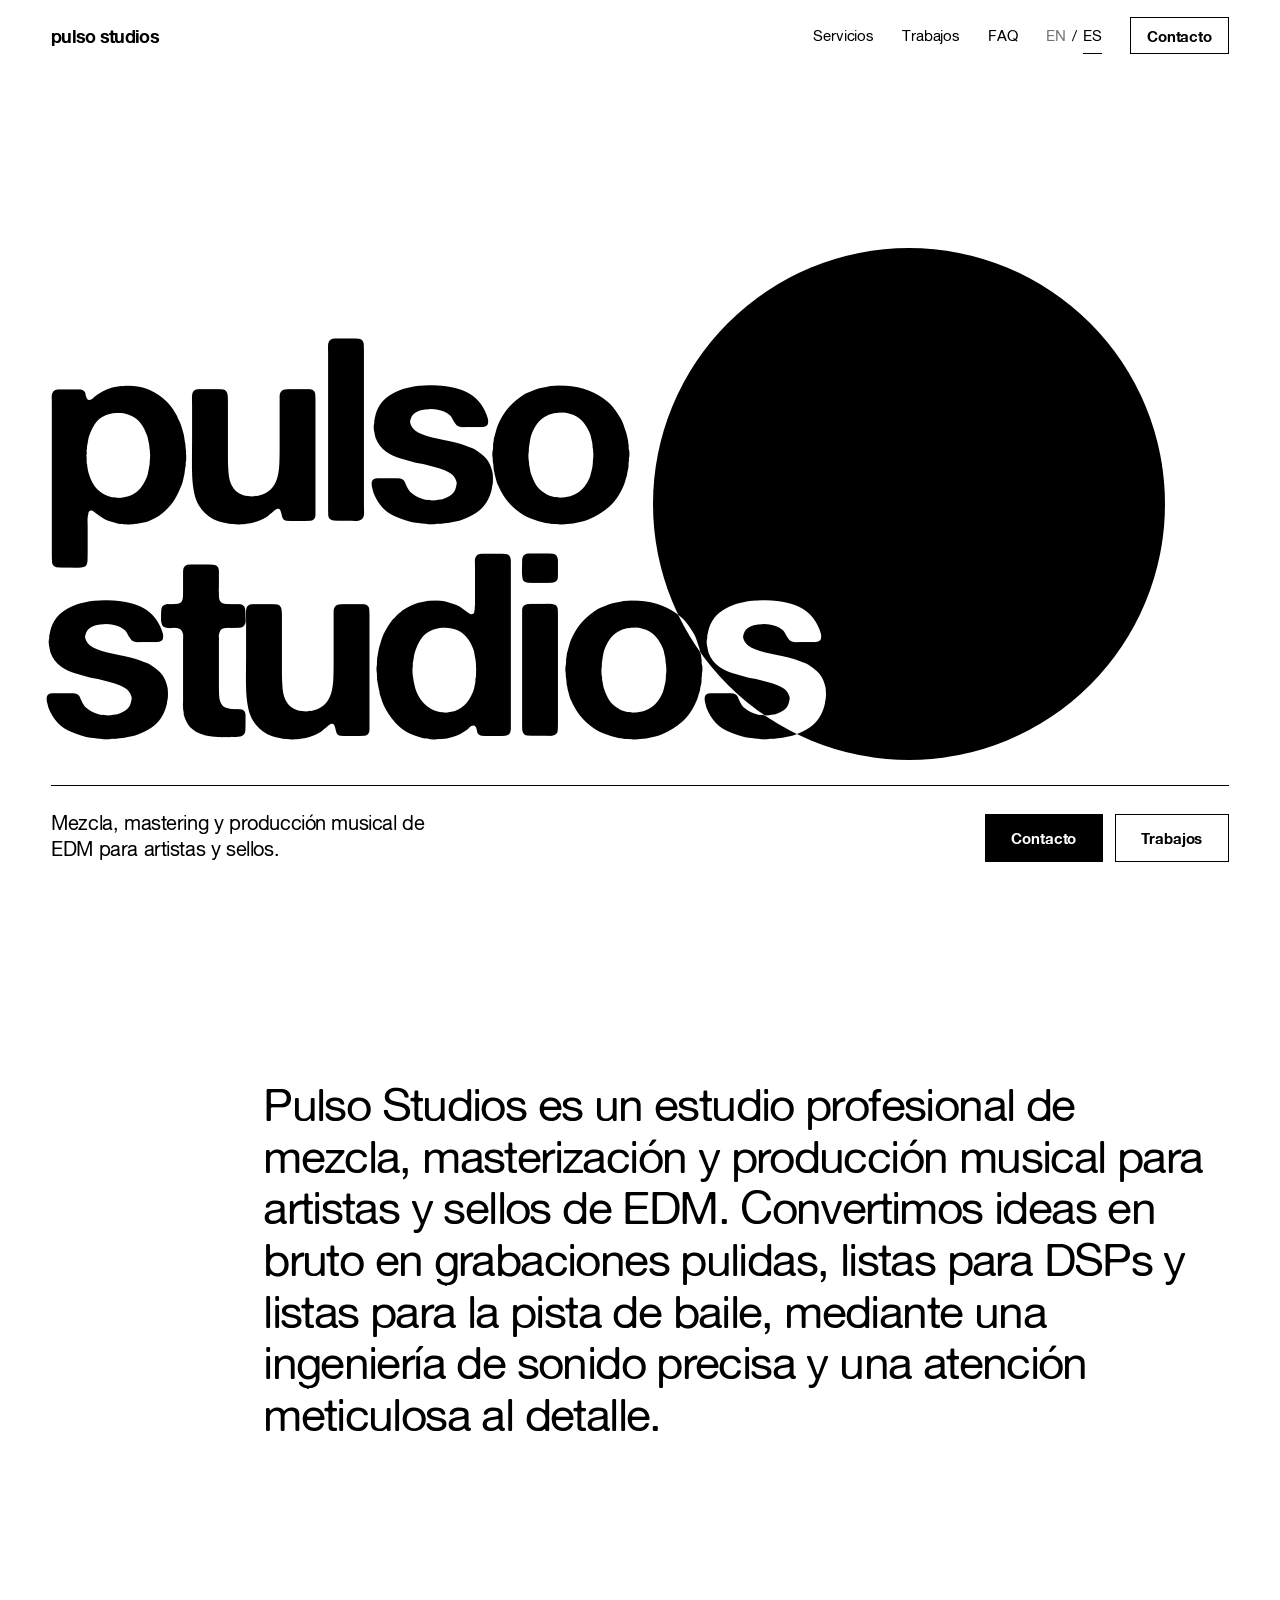
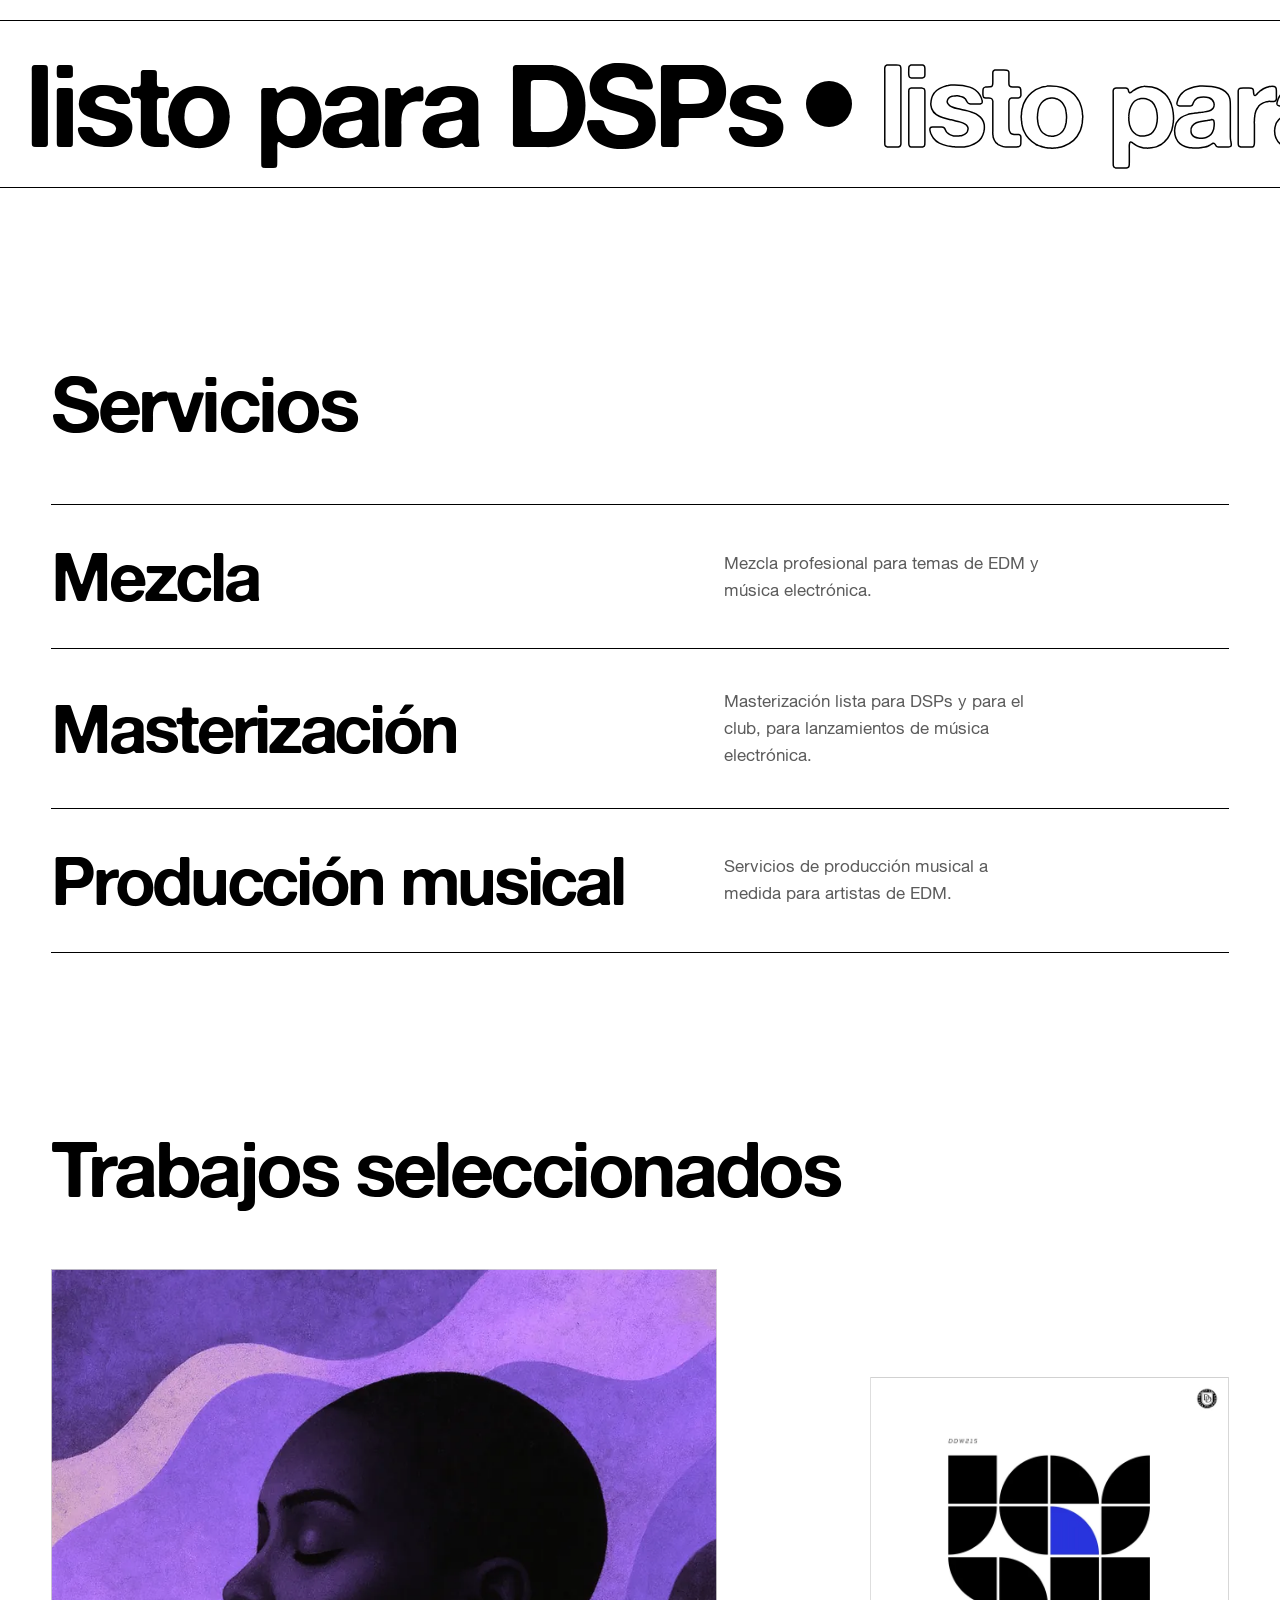
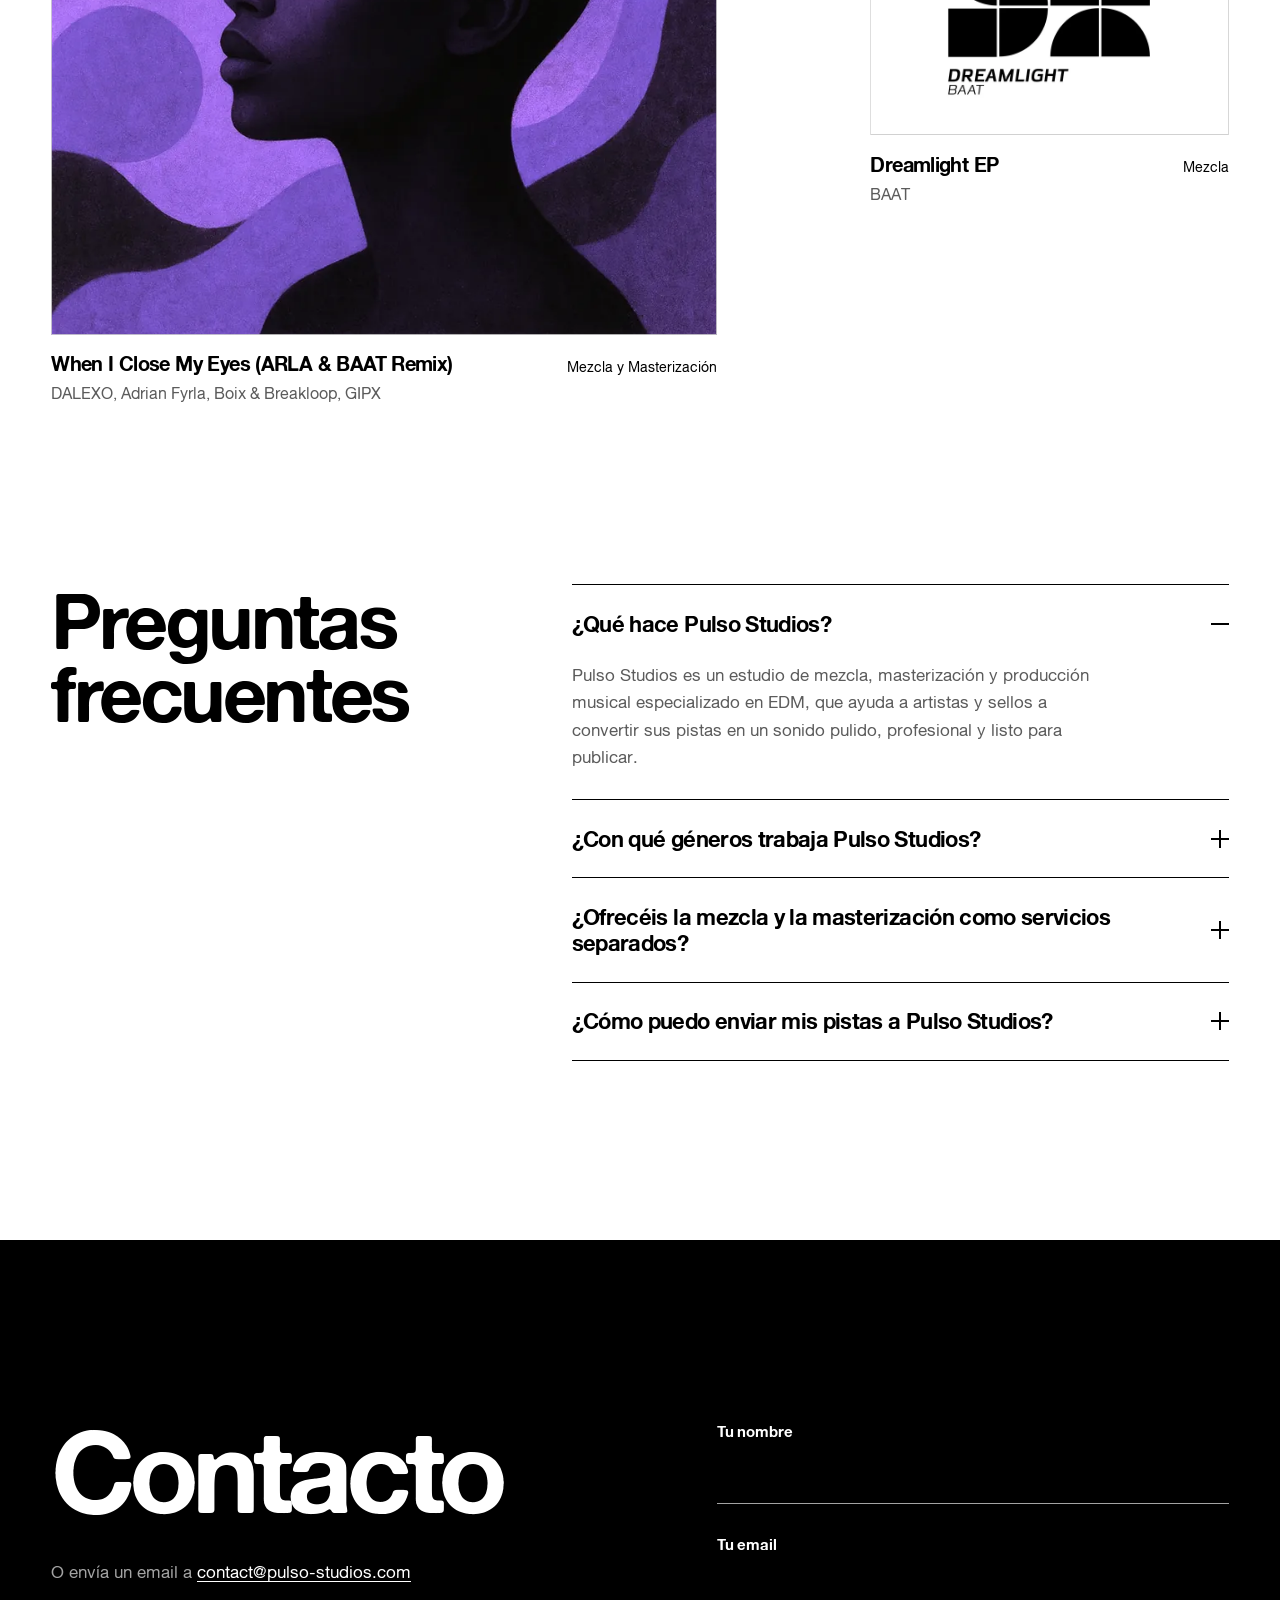
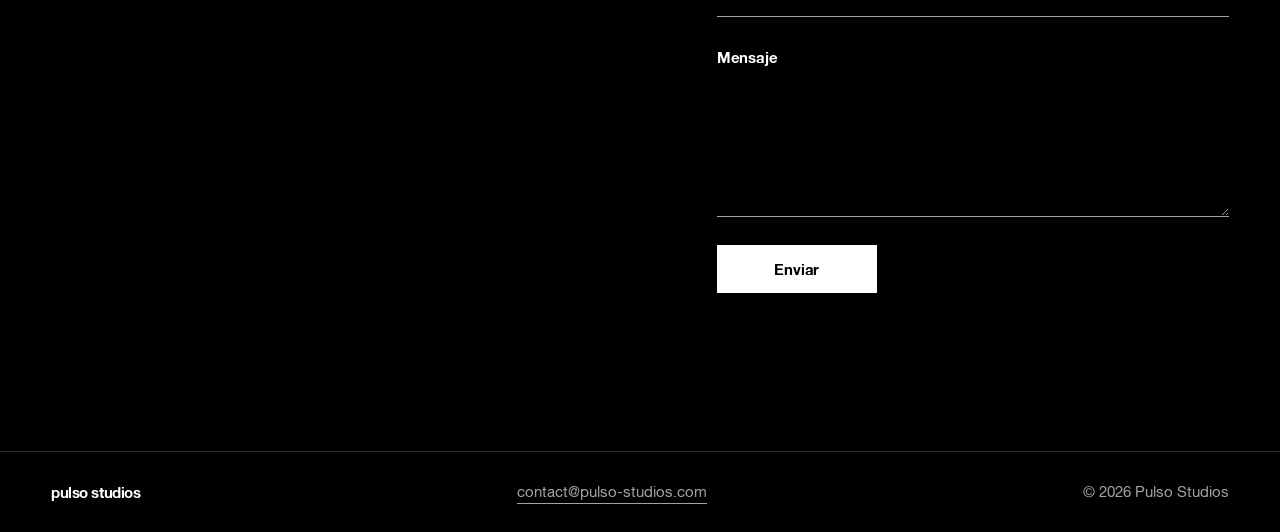
==== es/index.html @ f1df2f44 "new webpage" ====
<!DOCTYPE html>
<html lang="es">
<head>
  <meta charset="UTF-8" />
  <meta name="viewport" content="width=device-width, initial-scale=1.0" />
  <title>Pulso Studios | Estudio de mezcla, mastering y producción de EDM</title>
  <meta name="description" content="Pulso Studios es un estudio profesional de mezcla, masterización y producción musical para artistas y sellos de EDM. Sonido listo para DSPs y para el club." />
  <meta name="author" content="Pulso Studios" />
  <meta name="robots" content="index, follow, max-image-preview:large, max-snippet:-1, max-video-preview:-1" />
  <link rel="canonical" href="https://pulso-studios.com/es/" />
  <link rel="alternate" hreflang="en" href="https://pulso-studios.com/" />
  <link rel="alternate" hreflang="es" href="https://pulso-studios.com/es/" />
  <link rel="alternate" hreflang="x-default" href="https://pulso-studios.com/" />

  <meta name="theme-color" content="#ffffff" media="(prefers-color-scheme: light)" />
  <meta name="theme-color" content="#000000" media="(prefers-color-scheme: dark)" />
  <link rel="icon" href="/favicon.ico" sizes="48x48" />
  <link rel="icon" type="image/png" sizes="192x192" href="/favicon-192.png" />
  <link rel="apple-touch-icon" href="/apple-touch-icon.png" />

  <!-- Open Graph -->
  <meta property="og:site_name" content="Pulso Studios" />
  <meta property="og:title" content="Pulso Studios | Mezcla, mastering y producción de EDM" />
  <meta property="og:description" content="Mezcla, masterización y producción profesional para artistas y sellos de EDM. Ingeniería de sonido precisa para música electrónica." />
  <meta property="og:type" content="website" />
  <meta property="og:url" content="https://pulso-studios.com/es/" />
  <meta property="og:locale" content="es_ES" />
  <meta property="og:locale:alternate" content="en_US" />
  <meta property="og:image" content="https://pulso-studios.com/og-image.jpg" />
  <meta property="og:image:width" content="1200" />
  <meta property="og:image:height" content="630" />
  <meta property="og:image:alt" content="Pulso Studios. Mezcla, mastering y producción musical de EDM" />

  <!-- Twitter Card -->
  <meta name="twitter:card" content="summary_large_image" />
  <meta name="twitter:title" content="Pulso Studios | Mezcla, mastering y producción de EDM" />
  <meta name="twitter:description" content="Mezcla, masterización y producción profesional para artistas y sellos de EDM. Ingeniería de sonido precisa para música electrónica." />
  <meta name="twitter:image" content="https://pulso-studios.com/og-image.jpg" />

  <link rel="preload" href="/assets/fonts/AlteHaasGrotesk-Bold.woff2" as="font" type="font/woff2" crossorigin />
  <link rel="preload" href="/assets/fonts/AlteHaasGrotesk-Regular.woff2" as="font" type="font/woff2" crossorigin />
  <link rel="stylesheet" href="/assets/css/site.css" />
  <script>document.documentElement.classList.add('js');</script>

  <!-- Structured data: Organization, WebSite, WebPage, FAQPage -->
  <script type="application/ld+json">
{
  "@context": "https://schema.org",
  "@graph": [
    {
      "@type": "Organization",
      "@id": "https://pulso-studios.com/#organization",
      "name": "Pulso Studios",
      "url": "https://pulso-studios.com/",
      "logo": {
        "@type": "ImageObject",
        "url": "https://pulso-studios.com/assets/img/pulso-studios-logo-512.png",
        "width": 512,
        "height": 512
      },
      "image": "https://pulso-studios.com/og-image.jpg",
      "description": "Pulso Studios es un estudio profesional de mezcla, masterización y producción musical para artistas y sellos de EDM.",
      "email": "contact@pulso-studios.com",
      "areaServed": "Worldwide",
      "knowsAbout": [
        "Mezcla de EDM",
        "Masterización",
        "Producción musical",
        "Música electrónica"
      ],
      "knowsLanguage": [
        "en",
        "es"
      ],
      "contactPoint": {
        "@type": "ContactPoint",
        "contactType": "customer service",
        "email": "contact@pulso-studios.com",
        "availableLanguage": [
          "English",
          "Spanish"
        ]
      },
      "makesOffer": [
        {
          "@type": "Offer",
          "itemOffered": {
            "@type": "Service",
            "name": "Mezcla",
            "description": "Mezcla profesional para temas de EDM y música electrónica.",
            "provider": {
              "@id": "https://pulso-studios.com/#organization"
            },
            "areaServed": "Worldwide"
          }
        },
        {
          "@type": "Offer",
          "itemOffered": {
            "@type": "Service",
            "name": "Masterización",
            "description": "Masterización lista para DSPs y para el club, para lanzamientos de música electrónica.",
            "provider": {
              "@id": "https://pulso-studios.com/#organization"
            },
            "areaServed": "Worldwide"
          }
        },
        {
          "@type": "Offer",
          "itemOffered": {
            "@type": "Service",
            "name": "Producción musical",
            "description": "Servicios de producción musical a medida para artistas de EDM.",
            "provider": {
              "@id": "https://pulso-studios.com/#organization"
            },
            "areaServed": "Worldwide"
          }
        }
      ]
    },
    {
      "@type": "WebSite",
      "@id": "https://pulso-studios.com/#website",
      "url": "https://pulso-studios.com/",
      "name": "Pulso Studios",
      "publisher": {
        "@id": "https://pulso-studios.com/#organization"
      },
      "inLanguage": [
        "en",
        "es"
      ]
    },
    {
      "@type": "WebPage",
      "@id": "https://pulso-studios.com/es/#webpage",
      "url": "https://pulso-studios.com/es/",
      "name": "Pulso Studios | Estudio de mezcla, mastering y producción de EDM",
      "description": "Pulso Studios es un estudio profesional de mezcla, masterización y producción musical para artistas y sellos de EDM. Sonido listo para DSPs y para el club.",
      "isPartOf": {
        "@id": "https://pulso-studios.com/#website"
      },
      "about": {
        "@id": "https://pulso-studios.com/#organization"
      },
      "inLanguage": "es",
      "primaryImageOfPage": "https://pulso-studios.com/og-image.jpg"
    },
    {
      "@type": "FAQPage",
      "@id": "https://pulso-studios.com/es/#faq",
      "inLanguage": "es",
      "mainEntity": [
        {
          "@type": "Question",
          "name": "¿Qué hace Pulso Studios?",
          "acceptedAnswer": {
            "@type": "Answer",
            "text": "Pulso Studios es un estudio de mezcla, masterización y producción musical especializado en EDM, que ayuda a artistas y sellos a convertir sus pistas en un sonido pulido, profesional y listo para publicar."
          }
        },
        {
          "@type": "Question",
          "name": "¿Con qué géneros trabaja Pulso Studios?",
          "acceptedAnswer": {
            "@type": "Answer",
            "text": "Pulso Studios trabaja principalmente con EDM y géneros de música electrónica relacionados, mezclando y masterizando pistas para productores, artistas y sellos."
          }
        },
        {
          "@type": "Question",
          "name": "¿Ofrecéis la mezcla y la masterización como servicios separados?",
          "acceptedAnswer": {
            "@type": "Answer",
            "text": "Sí. Pulso Studios ofrece la mezcla y la masterización como servicios independientes o combinados, según lo que necesite la pista."
          }
        },
        {
          "@type": "Question",
          "name": "¿Cómo puedo enviar mis pistas a Pulso Studios?",
          "acceptedAnswer": {
            "@type": "Answer",
            "text": "Puedes ponerte en contacto a través del formulario de esta página o escribir a contact@pulso-studios.com con los detalles de tu proyecto."
          }
        }
      ]
    }
  ]
}
  </script>
</head>
<body>

  <a class="skip-link" href="#about">Saltar al contenido</a>

  <header>
    <nav class="nav" aria-label="Principal">
      <a class="nav-brand" href="#hero">pulso studios</a>
      <ul class="nav-links">
        <li class="nav-section"><a href="#services">Servicios</a></li>
        <li class="nav-section"><a href="#work">Trabajos</a></li>
        <li class="nav-section"><a href="#faq">FAQ</a></li>
        <li class="nav-lang" aria-label="Idioma">
          <a href="/" lang="en" hreflang="en">EN</a><span aria-hidden="true">/</span><a href="/es/" lang="es" hreflang="es" aria-current="true">ES</a>
        </li>
        <li><a class="nav-cta" href="#contact">Contacto</a></li>
      </ul>
    </nav>
  </header>

  <main>

    <!-- HERO -->
    <section id="hero" aria-label="Pulso Studios">
      <div class="hero-mark">
        <div class="pulse" aria-hidden="true"><div class="pulse-scroll"><div class="pulse-ring"></div><div class="pulse-dot"></div></div></div>
        <div class="wordmark" role="img" aria-label="Pulso Studios">
          <span class="wordmark-line" aria-hidden="true"><span style="--i:0">p</span><span style="--i:1">u</span><span style="--i:2">l</span><span style="--i:3">s</span><span style="--i:4">o</span></span>
          <span class="wordmark-line" aria-hidden="true"><span style="--i:4">s</span><span style="--i:5">t</span><span style="--i:6">u</span><span style="--i:7">d</span><span style="--i:8">i</span><span style="--i:9">o</span><span style="--i:10">s</span></span>
        </div>
      </div>
      <div class="hero-row">
        <h1 class="hero-sub">Mezcla, mastering y producción musical de EDM para artistas y sellos.</h1>
        <div class="hero-cta">
          <a class="btn btn--solid" href="#contact">Contacto</a>
          <a class="btn" href="#work">Trabajos</a>
        </div>
      </div>
    </section>

    <!-- ABOUT -->
    <section id="about" aria-label="Pulso Studios">
      <div class="wrap">
        <p class="about-text">Pulso Studios es un estudio profesional de mezcla, masterización y producción musical para artistas y sellos de EDM. Convertimos ideas en bruto en grabaciones pulidas, listas para DSPs y listas para la pista de baile, mediante una ingeniería de sonido precisa y una atención meticulosa al detalle.</p>
      </div>
    </section>

    <div class="marquee" aria-hidden="true">
      <div class="marquee-track">
        <div class="marquee-group"><span>listo para DSPs</span><i></i><span class="outline">listo para el club</span><i></i><span>listo para DSPs</span><i></i><span class="outline">listo para el club</span><i></i></div>
        <div class="marquee-group"><span>listo para DSPs</span><i></i><span class="outline">listo para el club</span><i></i><span>listo para DSPs</span><i></i><span class="outline">listo para el club</span><i></i></div>
      </div>
    </div>

    <!-- SERVICES -->
    <section id="services" aria-labelledby="services-h">
      <div class="wrap">
        <h2 class="h2" id="services-h" data-reveal>Servicios</h2>
        <ul class="services-list">
        <li>
          <a class="service" href="#contact" data-reveal style="--d:0">
            <h3 class="service-name">Mezcla</h3>
            <p class="service-desc">Mezcla profesional para temas de EDM y música electrónica.</p>
            <span class="service-go" aria-hidden="true">Contacto</span>
          </a>
        </li>
        <li>
          <a class="service" href="#contact" data-reveal style="--d:1">
            <h3 class="service-name">Masterización</h3>
            <p class="service-desc">Masterización lista para DSPs y para el club, para lanzamientos de música electrónica.</p>
            <span class="service-go" aria-hidden="true">Contacto</span>
          </a>
        </li>
        <li>
          <a class="service" href="#contact" data-reveal style="--d:2">
            <h3 class="service-name">Producción musical</h3>
            <p class="service-desc">Servicios de producción musical a medida para artistas de EDM.</p>
            <span class="service-go" aria-hidden="true">Contacto</span>
          </a>
        </li>
        </ul>
      </div>
    </section>

    <!-- WORK -->
    <section id="work" aria-labelledby="work-h">
      <div class="wrap">
        <h2 class="h2" id="work-h" data-reveal>Trabajos seleccionados</h2>
        <div class="projects">

          <article class="project" data-wipe>
            <div class="project-media">
              <div class="project-media-inner">
                <picture>
                  <source type="image/webp" srcset="/assets/img/when-i-close-my-eyes-arla-baat-remix-800.webp 800w, /assets/img/when-i-close-my-eyes-arla-baat-remix-1400.webp 1400w" sizes="(max-width: 767px) 92vw, 56vw" />
                  <img class="project-img" src="/assets/img/when-i-close-my-eyes-arla-baat-remix-1400.jpg" alt="Portada de When I Close My Eyes (ARLA &amp; BAAT Remix)" width="1400" height="1400" loading="lazy" decoding="async" />
                </picture>
              </div>
            </div>
            <div class="project-info" data-reveal>
              <h3 class="project-title">When I Close My Eyes (ARLA &amp; BAAT Remix)</h3>
              <p class="project-artist">DALEXO, Adrian Fyrla, Boix &amp; Breakloop, GIPX</p>
              <p class="project-service">Mezcla y Masterización</p>
            </div>
          </article>

          <article class="project" data-wipe>
            <div class="project-media">
              <div class="project-media-inner">
                <picture>
                  <source type="image/webp" srcset="/assets/img/dreamlight-ep-baat-800.webp 800w, /assets/img/dreamlight-ep-baat-1400.webp 1400w" sizes="(max-width: 767px) 92vw, 32vw" />
                  <img class="project-img" src="/assets/img/dreamlight-ep-baat-1400.jpg" alt="Portada del EP Dreamlight de BAAT" width="1400" height="1400" loading="lazy" decoding="async" />
                </picture>
              </div>
            </div>
            <div class="project-info" data-reveal>
              <h3 class="project-title">Dreamlight EP</h3>
              <p class="project-artist">BAAT</p>
              <p class="project-service">Mezcla</p>
            </div>
          </article>

        </div>
      </div>
    </section>

    <!-- FAQ -->
    <section id="faq" aria-labelledby="faq-h">
      <div class="wrap faq-grid">
        <h2 class="h2" id="faq-h" data-reveal>Preguntas frecuentes</h2>
        <div class="faq-list">
          <div class="faq-item" data-reveal style="--d:0">
            <h3 class="faq-question">
              <button type="button" class="faq-trigger" id="faq-q1" aria-controls="faq-a1" aria-expanded="true">
                <span>¿Qué hace Pulso Studios?</span><span class="faq-icon" aria-hidden="true"></span>
              </button>
            </h3>
            <div class="faq-panel is-open" id="faq-a1" role="region" aria-labelledby="faq-q1">
              <div class="faq-panel-inner"><p class="faq-answer">Pulso Studios es un estudio de mezcla, masterización y producción musical especializado en EDM, que ayuda a artistas y sellos a convertir sus pistas en un sonido pulido, profesional y listo para publicar.</p></div>
            </div>
          </div>
          <div class="faq-item" data-reveal style="--d:1">
            <h3 class="faq-question">
              <button type="button" class="faq-trigger" id="faq-q2" aria-controls="faq-a2" aria-expanded="true">
                <span>¿Con qué géneros trabaja Pulso Studios?</span><span class="faq-icon" aria-hidden="true"></span>
              </button>
            </h3>
            <div class="faq-panel is-open" id="faq-a2" role="region" aria-labelledby="faq-q2">
              <div class="faq-panel-inner"><p class="faq-answer">Pulso Studios trabaja principalmente con EDM y géneros de música electrónica relacionados, mezclando y masterizando pistas para productores, artistas y sellos.</p></div>
            </div>
          </div>
          <div class="faq-item" data-reveal style="--d:2">
            <h3 class="faq-question">
              <button type="button" class="faq-trigger" id="faq-q3" aria-controls="faq-a3" aria-expanded="true">
                <span>¿Ofrecéis la mezcla y la masterización como servicios separados?</span><span class="faq-icon" aria-hidden="true"></span>
              </button>
            </h3>
            <div class="faq-panel is-open" id="faq-a3" role="region" aria-labelledby="faq-q3">
              <div class="faq-panel-inner"><p class="faq-answer">Sí. Pulso Studios ofrece la mezcla y la masterización como servicios independientes o combinados, según lo que necesite la pista.</p></div>
            </div>
          </div>
          <div class="faq-item" data-reveal style="--d:3">
            <h3 class="faq-question">
              <button type="button" class="faq-trigger" id="faq-q4" aria-controls="faq-a4" aria-expanded="true">
                <span>¿Cómo puedo enviar mis pistas a Pulso Studios?</span><span class="faq-icon" aria-hidden="true"></span>
              </button>
            </h3>
            <div class="faq-panel is-open" id="faq-a4" role="region" aria-labelledby="faq-q4">
              <div class="faq-panel-inner"><p class="faq-answer">Puedes ponerte en contacto a través del formulario de esta página o escribir a contact@pulso-studios.com con los detalles de tu proyecto.</p></div>
            </div>
          </div>
        </div>
      </div>
    </section>

    <!-- CONTACT -->
    <section id="contact" class="invert" aria-labelledby="contact-h">
      <div class="wrap">
        <div class="contact-grid">
          <div>
            <h2 class="h2 contact-heading" id="contact-h" data-reveal>Contacto</h2>
            <p class="contact-alt" data-reveal style="--d:1">O envía un email a <a class="link" href="mailto:contact@pulso-studios.com">contact@pulso-studios.com</a></p>
          </div>
          <form class="contact-form" id="contactForm" data-reveal style="--d:2" data-subject="Nuevo mensaje de" data-opening="Abriendo tu cliente de correo...">
            <div class="field">
              <label for="f-name">Tu nombre</label>
              <input type="text" class="contact-field" id="f-name" name="name" required autocomplete="name" />
            </div>
            <div class="field">
              <label for="f-email">Tu email</label>
              <input type="email" class="contact-field" id="f-email" name="email" required autocomplete="email" />
            </div>
            <div class="field">
              <label for="f-message">Mensaje</label>
              <textarea class="contact-field" id="f-message" name="message" rows="4"></textarea>
            </div>
            <button type="submit" class="btn btn--solid contact-submit">Enviar</button>
            <p class="contact-status" id="contactStatus" role="status" aria-live="polite"></p>
          </form>
        </div>
      </div>
    </section>

  </main>

  <footer class="invert">
    <div class="wrap footer-inner">
      <span class="footer-brand">pulso studios</span>
      <a class="link" href="mailto:contact@pulso-studios.com">contact@pulso-studios.com</a>
      <span>&copy; <span id="year">2026</span> Pulso Studios</span>
    </div>
  </footer>

  <script src="/assets/js/site.js" defer></script>
</body>
</html>
---- assets/css/site.css ----
/* Pulso Studios - site styles
   Brand: black / white, Alte Haas Grotesk, sharp corners (radius 0 everywhere).
   z-index scale: 1 content overlays · 50 nav · 100 skip link */

@font-face {
  font-family: 'AlteHaasGrotesk';
  src: url('../fonts/AlteHaasGrotesk-Regular.woff2') format('woff2');
  font-weight: 400;
  font-style: normal;
  font-display: swap;
}
@font-face {
  font-family: 'AlteHaasGrotesk';
  src: url('../fonts/AlteHaasGrotesk-Bold.woff2') format('woff2');
  font-weight: 700;
  font-style: normal;
  font-display: swap;
}

/* ── TOKENS ── */
:root {
  --c-ink: #000000;
  --c-paper: #ffffff;
  --bg: var(--c-paper);
  --fg: var(--c-ink);
  --font: 'AlteHaasGrotesk', 'Helvetica Neue', Helvetica, Arial, sans-serif;
  --gutter: clamp(1.25rem, 4vw, 4rem);
  --section-y: clamp(6rem, 14vw, 12rem);
  --nav-h: 4.5rem;
  --ease: cubic-bezier(0.16, 1, 0.3, 1);
  color-scheme: light dark;
}
@media (prefers-color-scheme: dark) {
  :root {
    --c-ink: #ffffff;
    --c-paper: #000000;
  }
}
.invert {
  --bg: var(--c-ink);
  --fg: var(--c-paper);
}
:root, .invert {
  --muted: #616161;
  --line: #d6d6d6;
  --muted: color-mix(in srgb, var(--fg) 64%, var(--bg));
  --line: color-mix(in srgb, var(--fg) 18%, var(--bg));
}

/* ── BASE ── */
*, *::before, *::after { margin: 0; padding: 0; box-sizing: border-box; }

html { -webkit-text-size-adjust: 100%; scroll-padding-top: var(--nav-h); }
@media (prefers-reduced-motion: no-preference) {
  html { scroll-behavior: smooth; }
}

body {
  background: var(--bg);
  color: var(--fg);
  font-family: var(--font);
  font-weight: 400;
  font-size: 1rem;
  line-height: 1.6;
  overflow-x: hidden;
  -webkit-font-smoothing: antialiased;
  -moz-osx-font-smoothing: grayscale;
  text-rendering: optimizeLegibility;
}

img { display: block; max-width: 100%; height: auto; }
a { color: inherit; }
button, input, textarea { font: inherit; color: inherit; }
::selection { background: var(--fg); color: var(--bg); }
:focus-visible { outline: 2px solid var(--fg); outline-offset: 4px; }

.skip-link {
  position: absolute; left: var(--gutter); top: -4rem; z-index: 100;
  background: var(--fg); color: var(--bg); padding: 0.75rem 1rem; text-decoration: none;
}
.skip-link:focus { top: 0.75rem; }

.wrap { width: 100%; max-width: 1600px; margin-inline: auto; padding-inline: var(--gutter); }

.h2 {
  font-weight: 700;
  font-size: clamp(2.25rem, 6vw, 5.5rem);
  letter-spacing: -0.045em;
  line-height: 0.95;
}

/* ── BUTTONS ── */
.btn {
  position: relative;
  display: inline-flex; align-items: center; justify-content: center;
  min-height: 3rem; padding: 0 1.6rem;
  border: 1px solid var(--fg);
  background: transparent; color: var(--fg);
  font-weight: 700; font-size: 0.9375rem; letter-spacing: -0.01em;
  text-decoration: none; white-space: nowrap; cursor: pointer;
  overflow: hidden; isolation: isolate;
  transition: color 0.45s var(--ease), transform 0.2s var(--ease);
}
.btn::before {
  content: ""; position: absolute; inset: 0; z-index: -1;
  background: var(--fg);
  transform: scaleY(0); transform-origin: 50% 100%;
  transition: transform 0.45s var(--ease);
}
.btn:hover, .btn:focus-visible { color: var(--bg); }
.btn:hover::before, .btn:focus-visible::before { transform: scaleY(1); }
.btn:active { transform: scale(0.98); }
.btn--solid { color: var(--bg); }
.btn--solid::before { transform: scaleY(1); transform-origin: 50% 0; }
.btn--solid:hover, .btn--solid:focus-visible { color: var(--fg); }
.btn--solid:hover::before, .btn--solid:focus-visible::before { transform: scaleY(0); }

.link {
  text-decoration: none;
  background: linear-gradient(currentColor, currentColor) 0 100% / 100% 1px no-repeat;
  transition: background-size 0.45s var(--ease);
}
.link:hover { background-size: 0 1px; background-position: 100% 100%; }

/* ── NAV (white + difference blend = black on white, white on black) ── */
.nav {
  position: fixed; inset: 0 0 auto 0; z-index: 50;
  height: var(--nav-h);
  display: flex; align-items: center; justify-content: space-between; gap: 1.5rem;
  padding-inline: var(--gutter);
  color: #fff; mix-blend-mode: difference;
  font-size: 0.9375rem; letter-spacing: -0.01em;
}
.nav a, .nav span { white-space: nowrap; }
.nav-brand { font-weight: 700; font-size: 1.125rem; letter-spacing: -0.04em; text-decoration: none; }
.nav-links { display: flex; align-items: center; gap: clamp(1rem, 2.2vw, 2.25rem); list-style: none; }
.nav-links a { text-decoration: none; position: relative; padding-block: 0.4rem; }
.nav-links a:not(.nav-cta)::after {
  content: ""; position: absolute; left: 0; right: 0; bottom: 0; height: 1px; background: currentColor;
  transform: scaleX(0); transform-origin: 100% 50%;
  transition: transform 0.45s var(--ease);
}
.nav-links a:not(.nav-cta):hover::after,
.nav-links a[aria-current="true"]::after { transform: scaleX(1); transform-origin: 0 50%; }
.nav-lang { display: flex; gap: 0.4rem; align-items: center; }
.nav-lang a { opacity: 0.55; transition: opacity 0.3s; }
.nav-lang a:hover, .nav-lang a[aria-current="true"] { opacity: 1; }
.nav-cta { border: 1px solid currentColor; padding: 0.55rem 1rem !important; font-weight: 700; transition: background 0.3s, color 0.3s; }
.nav-cta:hover { background: #fff; color: #000; }
@media (max-width: 767px) {
  .nav-links .nav-section { display: none; }
}

/* ── HERO ── */
#hero {
  position: relative;
  min-height: 100vh;
  min-height: 100dvh;
  display: grid; align-content: end;
  padding: calc(var(--nav-h) + 1rem) var(--gutter) clamp(1.5rem, 3vw, 2.75rem);
  overflow: hidden;
}
.hero-mark { position: relative; }
.wordmark {
  display: block;
  font-weight: 700;
  font-size: clamp(4rem, min(20vw, 31dvh), 21rem);
  letter-spacing: -0.065em;
  line-height: 0.84;
  margin-left: -0.05em;
  user-select: none;
}
.wordmark-line { display: block; overflow: hidden; padding-bottom: 0.2em; margin-bottom: -0.2em; }
.wordmark-line > span { display: inline-block; }

.hero-row {
  display: grid; grid-template-columns: 1fr auto; align-items: end; gap: 2rem;
  margin-top: clamp(1.5rem, 3vw, 2.5rem);
  padding-top: clamp(1rem, 2vw, 1.5rem);
  border-top: 1px solid var(--fg);
}
.hero-sub {
  display: block;
  font-weight: 400;
  font-size: clamp(1.0625rem, 1.6vw, 1.5rem);
  letter-spacing: -0.02em; line-height: 1.25;
  max-width: 34ch;
}
.hero-cta { display: flex; gap: 0.75rem; flex-wrap: wrap; }

/* The brand mark (black circle). White + difference blend so it inverts the wordmark beneath it. */
.pulse {
  position: absolute; z-index: 1;
  bottom: -3%; right: 5vw;
  width: min(40vw, 64dvh); aspect-ratio: 1;
  pointer-events: none; mix-blend-mode: difference;
  transform: translate3d(var(--px, 0px), var(--py, 0px), 0);
}
.pulse-dot, .pulse-ring { position: absolute; inset: 0; border-radius: 50%; }
.pulse-dot { background: #fff; }
.pulse-ring { border: 1px solid #fff; opacity: 0; }

@media (max-width: 767px) {
  .pulse { width: 84vw; right: -24vw; bottom: 40%; }
  .hero-row { grid-template-columns: 1fr; gap: 1.25rem; }
  .wordmark { font-size: clamp(4rem, 28.5vw, 11rem); }
}

/* ── ABOUT ── */
#about { padding-block: var(--section-y); }
.about-text {
  font-size: clamp(1.625rem, 3.6vw, 3.5rem);
  letter-spacing: -0.035em; line-height: 1.12;
  max-width: 24em;
  margin-left: auto;
}
@media (min-width: 1024px) { .about-text { width: 82%; } }

/* ── MARQUEE (the only one on the page) ── */
.marquee { overflow: hidden; border-block: 1px solid var(--fg); padding-block: clamp(1rem, 2vw, 1.75rem); }
.marquee-track { display: flex; width: max-content; }
.marquee-group { display: flex; align-items: center; flex-shrink: 0; }
.marquee-group span {
  font-weight: 700; font-size: clamp(3rem, 9vw, 8.5rem);
  letter-spacing: -0.05em; line-height: 1; white-space: nowrap;
  padding-inline: 0.22em;
}
.marquee-group .outline { color: transparent; -webkit-text-stroke: 1.5px var(--fg); }
.marquee-group i { display: block; width: clamp(1.25rem, 3.6vw, 3.4rem); aspect-ratio: 1; border-radius: 50%; background: var(--fg); flex-shrink: 0; }

/* ── SERVICES ── */
#services { padding-block: var(--section-y); }
#services .h2 { margin-bottom: clamp(2.5rem, 5vw, 4.5rem); }
.services-list { list-style: none; border-bottom: 1px solid var(--fg); }
.service {
  position: relative; isolation: isolate;
  display: grid; grid-template-columns: minmax(0, 1.7fr) minmax(0, 1fr) auto; align-items: center; gap: 1.5rem 3rem;
  padding: clamp(1.5rem, 3vw, 2.75rem) 0;
  border-top: 1px solid var(--fg);
  text-decoration: none;
  transition: color 0.5s var(--ease);
}
.service::before {
  content: ""; position: absolute; inset: 0; z-index: -1; background: var(--fg);
  transform: scaleY(0); transform-origin: 50% 100%;
  transition: transform 0.5s var(--ease);
}
.service-name, .service-desc { transition: transform 0.5s var(--ease), color 0.5s var(--ease); }
.service-name { font-weight: 700; font-size: clamp(2rem, 5.2vw, 5rem); letter-spacing: -0.05em; line-height: 1; }
.service-desc { color: var(--muted); max-width: 36ch; font-size: 1.0625rem; }
.service-go { font-weight: 700; font-size: 0.9375rem; padding-right: 1.5rem; opacity: 0; transform: translateX(-0.75rem); transition: opacity 0.4s var(--ease), transform 0.5s var(--ease); white-space: nowrap; }
@media (hover: hover) {
  .service:hover { color: var(--bg); }
  .service:hover .service-name, .service:hover .service-desc { transform: translateX(1.5rem); }
  .service:hover::before { transform: scaleY(1); }
  .service:hover .service-desc { color: var(--bg); }
  .service:hover .service-go { opacity: 1; transform: none; }
}
.service:focus-visible { color: var(--bg); outline-offset: -6px; outline-color: var(--bg); }
.service:focus-visible::before { transform: scaleY(1); }
.service:focus-visible .service-desc { color: var(--bg); }
.service:focus-visible .service-name, .service:focus-visible .service-desc { transform: translateX(1.5rem); }
.service:focus-visible .service-go { opacity: 1; transform: none; }
@media (max-width: 767px) {
  .service { grid-template-columns: 1fr; gap: 0.6rem; }
  .service-go { display: none; }
}

/* ── WORK ── */
#work { padding-bottom: var(--section-y); }
#work .h2 { margin-bottom: clamp(2.5rem, 5vw, 4.5rem); }
.projects { display: grid; grid-template-columns: repeat(12, minmax(0, 1fr)); column-gap: var(--gutter); row-gap: 4rem; align-items: start; }
.project:nth-child(1) { grid-column: 1 / span 7; }
.project:nth-child(2) { grid-column: 9 / span 4; margin-top: 30%; }
.project-media { position: relative; overflow: hidden; aspect-ratio: 1 / 1; background: var(--line); }
.project-media::after { content: ""; position: absolute; inset: 0; border: 1px solid var(--line); pointer-events: none; }
.project-media-inner { width: 100%; height: 100%; transition: transform 1.1s var(--ease); }
.project-img { width: 100%; height: 100%; object-fit: cover; }
@media (hover: hover) { .project:hover .project-media-inner { transform: scale(1.04); } }
.project-info { display: grid; grid-template-columns: 1fr auto; gap: 0.25rem 1.5rem; margin-top: 1.1rem; }
.project-title { font-weight: 700; font-size: clamp(1.125rem, 1.6vw, 1.5rem); letter-spacing: -0.03em; line-height: 1.15; }
.project-artist { color: var(--muted); grid-column: 1; line-height: 1.4; }
.project-service { grid-column: 2; grid-row: 1; font-size: 0.875rem; white-space: nowrap; padding-top: 0.25em; }
@media (max-width: 767px) {
  .projects { grid-template-columns: 1fr; row-gap: 3rem; }
  .project:nth-child(1), .project:nth-child(2) { grid-column: 1; margin-top: 0; }
}

/* ── FAQ ── */
#faq { padding-bottom: var(--section-y); }
.faq-grid { display: grid; grid-template-columns: minmax(0, 5fr) minmax(0, 7fr); gap: 3rem var(--gutter); align-items: start; }
.faq-grid .h2 { position: sticky; top: calc(var(--nav-h) + 1.5rem); }
.faq-list { border-bottom: 1px solid var(--fg); }
.faq-item { border-top: 1px solid var(--fg); }
.faq-question { font-size: inherit; font-weight: inherit; }
.faq-trigger {
  width: 100%; display: grid; grid-template-columns: 1fr auto; align-items: center; gap: 1.5rem;
  padding: 1.6rem 0; background: none; border: 0; text-align: left; cursor: pointer;
  font-weight: 700; font-size: clamp(1.125rem, 1.7vw, 1.5rem); letter-spacing: -0.03em; line-height: 1.2;
}
.faq-icon { position: relative; width: 1.125rem; height: 1.125rem; flex-shrink: 0; }
.faq-icon::before, .faq-icon::after {
  content: ""; position: absolute; left: 0; right: 0; top: 50%; height: 2px; margin-top: -1px; background: currentColor;
  transition: transform 0.5s var(--ease);
}
.faq-icon::after { transform: rotate(90deg); }
.faq-trigger[aria-expanded="true"] .faq-icon::after { transform: rotate(0deg); }
.faq-trigger[aria-expanded="true"] .faq-icon::before { transform: rotate(180deg); }
.faq-panel { display: grid; grid-template-rows: 1fr; }
.faq-panel-inner { overflow: hidden; }
.faq-answer { color: var(--muted); max-width: 58ch; padding-bottom: 1.75rem; font-size: 1.0625rem; }
.js .faq-panel { grid-template-rows: 0fr; transition: grid-template-rows 0.55s var(--ease); }
.js .faq-panel .faq-panel-inner { visibility: hidden; transition: visibility 0s 0.55s; }
.js .faq-panel.is-open { grid-template-rows: 1fr; }
.js .faq-panel.is-open .faq-panel-inner { visibility: visible; transition-delay: 0s; }
@media (max-width: 767px) {
  .faq-grid { grid-template-columns: 1fr; gap: 2rem; }
  .faq-grid .h2 { position: static; }
}

/* ── CONTACT (single deliberate theme flip: closing block) ── */
#contact { background: var(--bg); color: var(--fg); padding-block: var(--section-y) calc(var(--section-y) * 0.6); }
.contact-grid { display: grid; grid-template-columns: minmax(0, 6fr) minmax(0, 5fr); gap: 4rem var(--gutter); align-items: start; }
.contact-heading { font-size: clamp(3rem, 9vw, 9rem); letter-spacing: -0.06em; line-height: 0.88; }
.contact-alt { margin-top: clamp(1.5rem, 3vw, 2.5rem); color: var(--muted); font-size: 1.0625rem; }
.contact-alt a { color: var(--fg); white-space: nowrap; }
.contact-form { display: grid; gap: 1.75rem; }
.field { display: grid; gap: 0.5rem; }
.field label { font-weight: 700; font-size: 0.9375rem; letter-spacing: -0.01em; }
.contact-field {
  width: 100%; border: 0; border-bottom: 1px solid var(--muted); border-radius: 0;
  padding: 0.6rem 0 0.85rem; background: transparent; outline: none;
  font-size: 1.125rem; letter-spacing: -0.01em;
  transition: border-color 0.3s ease;
}
.contact-field:hover { border-bottom-color: var(--fg); }
.contact-field:focus-visible { outline: none; border-bottom-color: var(--fg); box-shadow: 0 1px 0 0 var(--fg); }
textarea.contact-field { resize: vertical; min-height: 8rem; }
.contact-submit { justify-self: start; min-width: 10rem; }
.contact-status { min-height: 1.5em; color: var(--muted); font-size: 0.9375rem; }
@media (max-width: 899px) { .contact-grid { grid-template-columns: 1fr; gap: 3rem; } }

footer { background: var(--bg); color: var(--fg); }
.footer-inner {
  border-top: 1px solid var(--line);
  padding-block: 1.75rem;
  display: flex; flex-wrap: wrap; justify-content: space-between; gap: 0.75rem 2rem;
  font-size: 0.9375rem; color: var(--muted);
}
.footer-brand { font-weight: 700; color: var(--fg); letter-spacing: -0.03em; }

/* ── 404 ── */
.notfound { min-height: 100dvh; display: grid; align-content: center; justify-items: start; gap: 2rem; padding: var(--gutter); }

/* ══ MOTION ══ everything below is gated behind no-preference ══ */
@media (prefers-reduced-motion: no-preference) {

  /* Hero intro: letters rise out of a mask, then the row fades up (hierarchy: brand first, message second) */
  .wordmark-line > span {
    transform: translateY(115%);
    animation: rise 1.1s var(--ease) forwards;
    animation-delay: calc(0.15s + var(--i) * 0.045s);
  }
  .hero-row { opacity: 0; transform: translateY(1.5rem); animation: fade-up 1s var(--ease) 0.85s forwards; }
  .nav { opacity: 0; animation: fade-in 0.8s ease 1s forwards; }

  /* The pulse: grows in, then beats like a kick (lub-dub, rest). It is the brand name, literally. */
  .pulse-dot { transform: scale(0); animation: pop 1.3s var(--ease) 0.35s forwards, beat 2s ease-in-out 1.7s infinite; }
  .pulse-ring { animation: ring 2s ease-out 1.7s infinite; }
  .pulse { transition: transform 0.9s var(--ease); }

  @keyframes rise { to { transform: translateY(0); } }
  @keyframes fade-up { to { opacity: 1; transform: none; } }
  @keyframes fade-in { to { opacity: 1; } }
  @keyframes pop { to { transform: scale(1); } }
  @keyframes beat {
    0%, 30%, 100% { transform: scale(1); }
    7% { transform: scale(1.05); }
    14% { transform: scale(1); }
    21% { transform: scale(1.028); }
  }
  @keyframes ring {
    0% { transform: scale(1); opacity: 0; }
    7% { transform: scale(1.03); opacity: 0.9; }
    60%, 100% { transform: scale(1.32); opacity: 0; }
  }

  .marquee-track { animation: marquee 32s linear infinite; }
  @keyframes marquee { to { transform: translateX(-50%); } }

  /* Scroll reveals (JS adds .is-in through IntersectionObserver; without JS nothing is hidden) */
  .js [data-reveal] {
    opacity: 0; transform: translateY(2rem);
    transition: opacity 1s var(--ease), transform 1s var(--ease);
    transition-delay: calc(var(--d, 0) * 90ms);
  }
  .js [data-reveal].is-in { opacity: 1; transform: none; }

  .js [data-wipe] .project-media { clip-path: inset(100% 0 0 0); transition: clip-path 1.3s var(--ease); }
  .js [data-wipe] .project-media-inner { transform: scale(1.18); }
  .js [data-wipe].is-in .project-media { clip-path: inset(0 0 0 0); }
  .js [data-wipe].is-in .project-media-inner { transform: scale(1); }

  /* About: words light up as the text is read. Fallback = staggered fade once in view. */
  .js .about-text .w { opacity: 0.16; transition: opacity 0.7s ease; transition-delay: calc(var(--w) * 22ms); }
  .js .about-text.is-in .w { opacity: 1; }

  /* Progressive enhancement: tie it to the scrollbar where scroll-driven animations exist */
  @supports (animation-timeline: view()) {
    .js .about-text .w {
      transition: none; opacity: 0.16;
      animation: word-on linear both;
      animation-timeline: view();
      animation-range: entry 35% entry 110%;
    }
    @keyframes word-on { to { opacity: 1; } }

    .wordmark {
      animation: wordmark-out linear both;
      animation-timeline: scroll(root);
      animation-range: 0 90vh;
    }
    @keyframes wordmark-out { to { transform: translateY(-12%); } }
    .pulse-scroll {
      position: absolute; inset: 0;
      animation: pulse-out linear both;
      animation-timeline: scroll(root);
      animation-range: 0 100vh;
    }
    @keyframes pulse-out { to { transform: translateY(38%) scale(0.55); } }
  }
}
.pulse-scroll { position: absolute; inset: 0; }
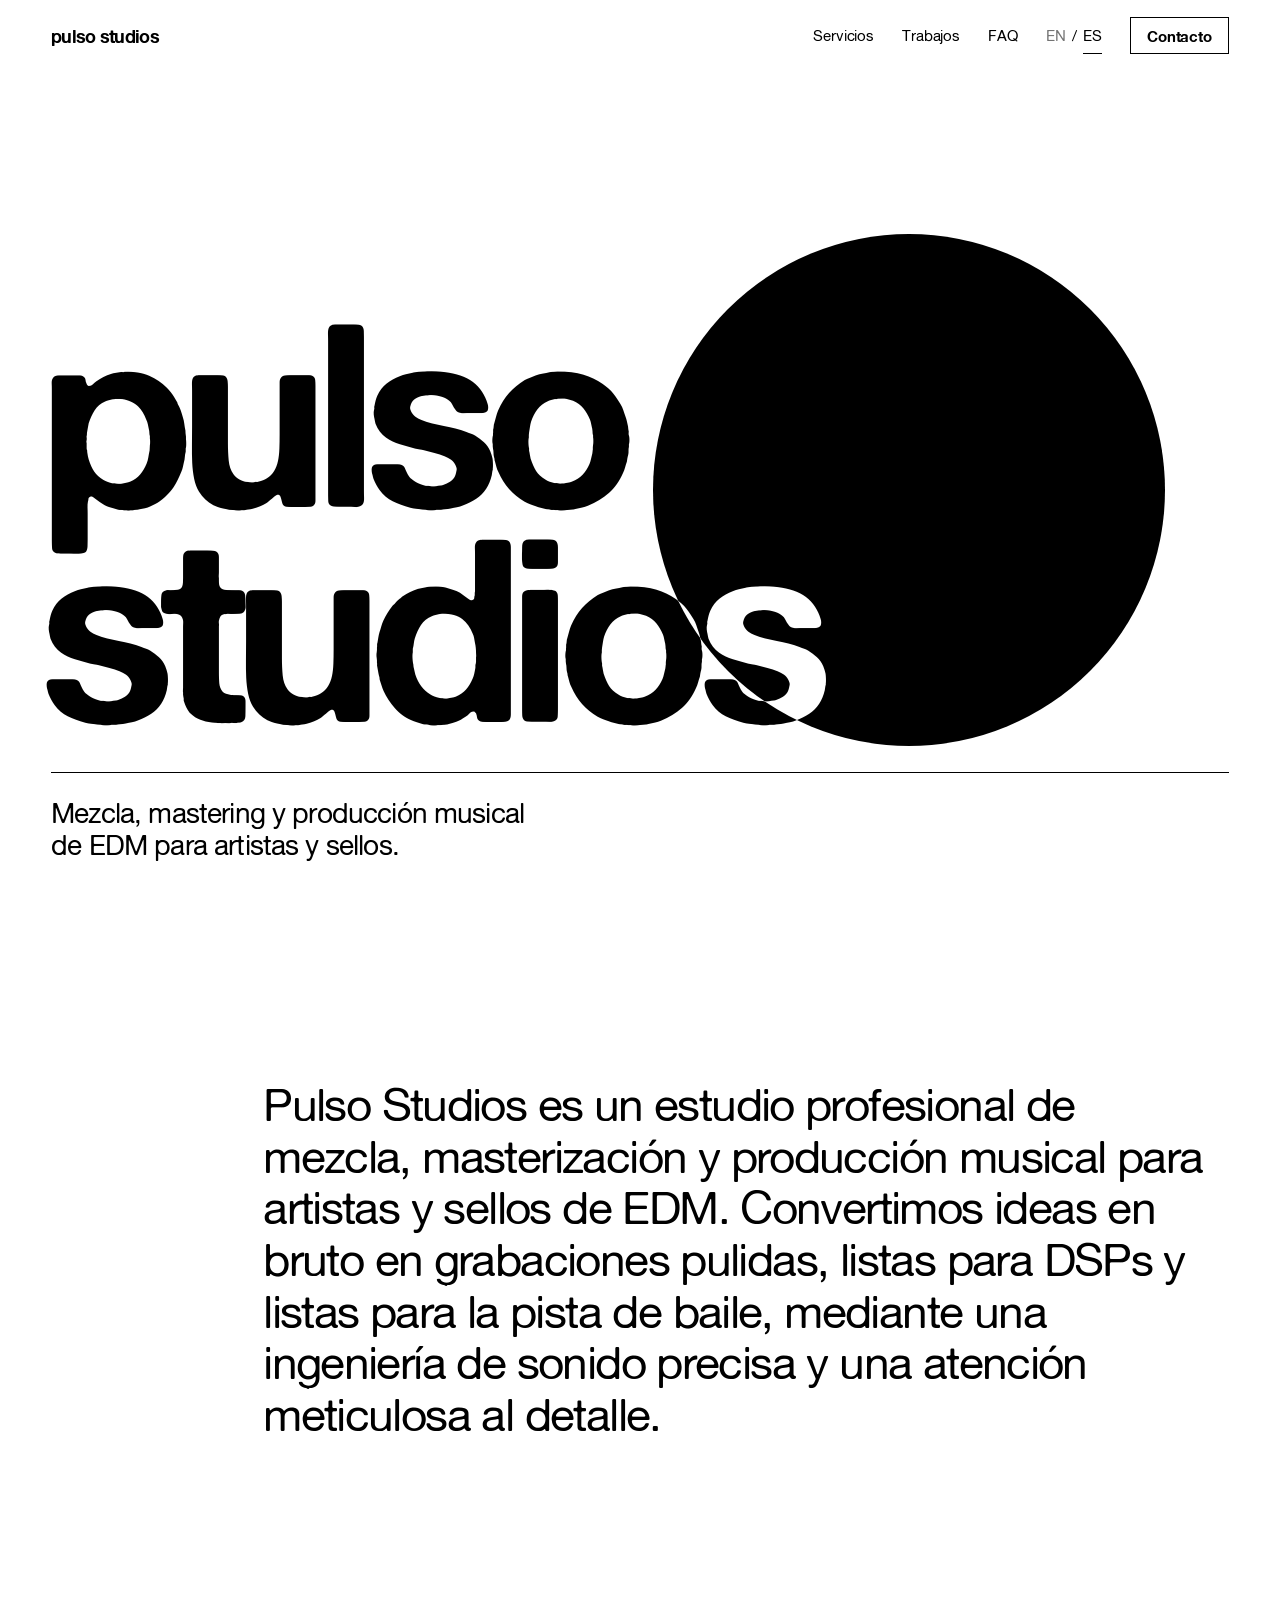
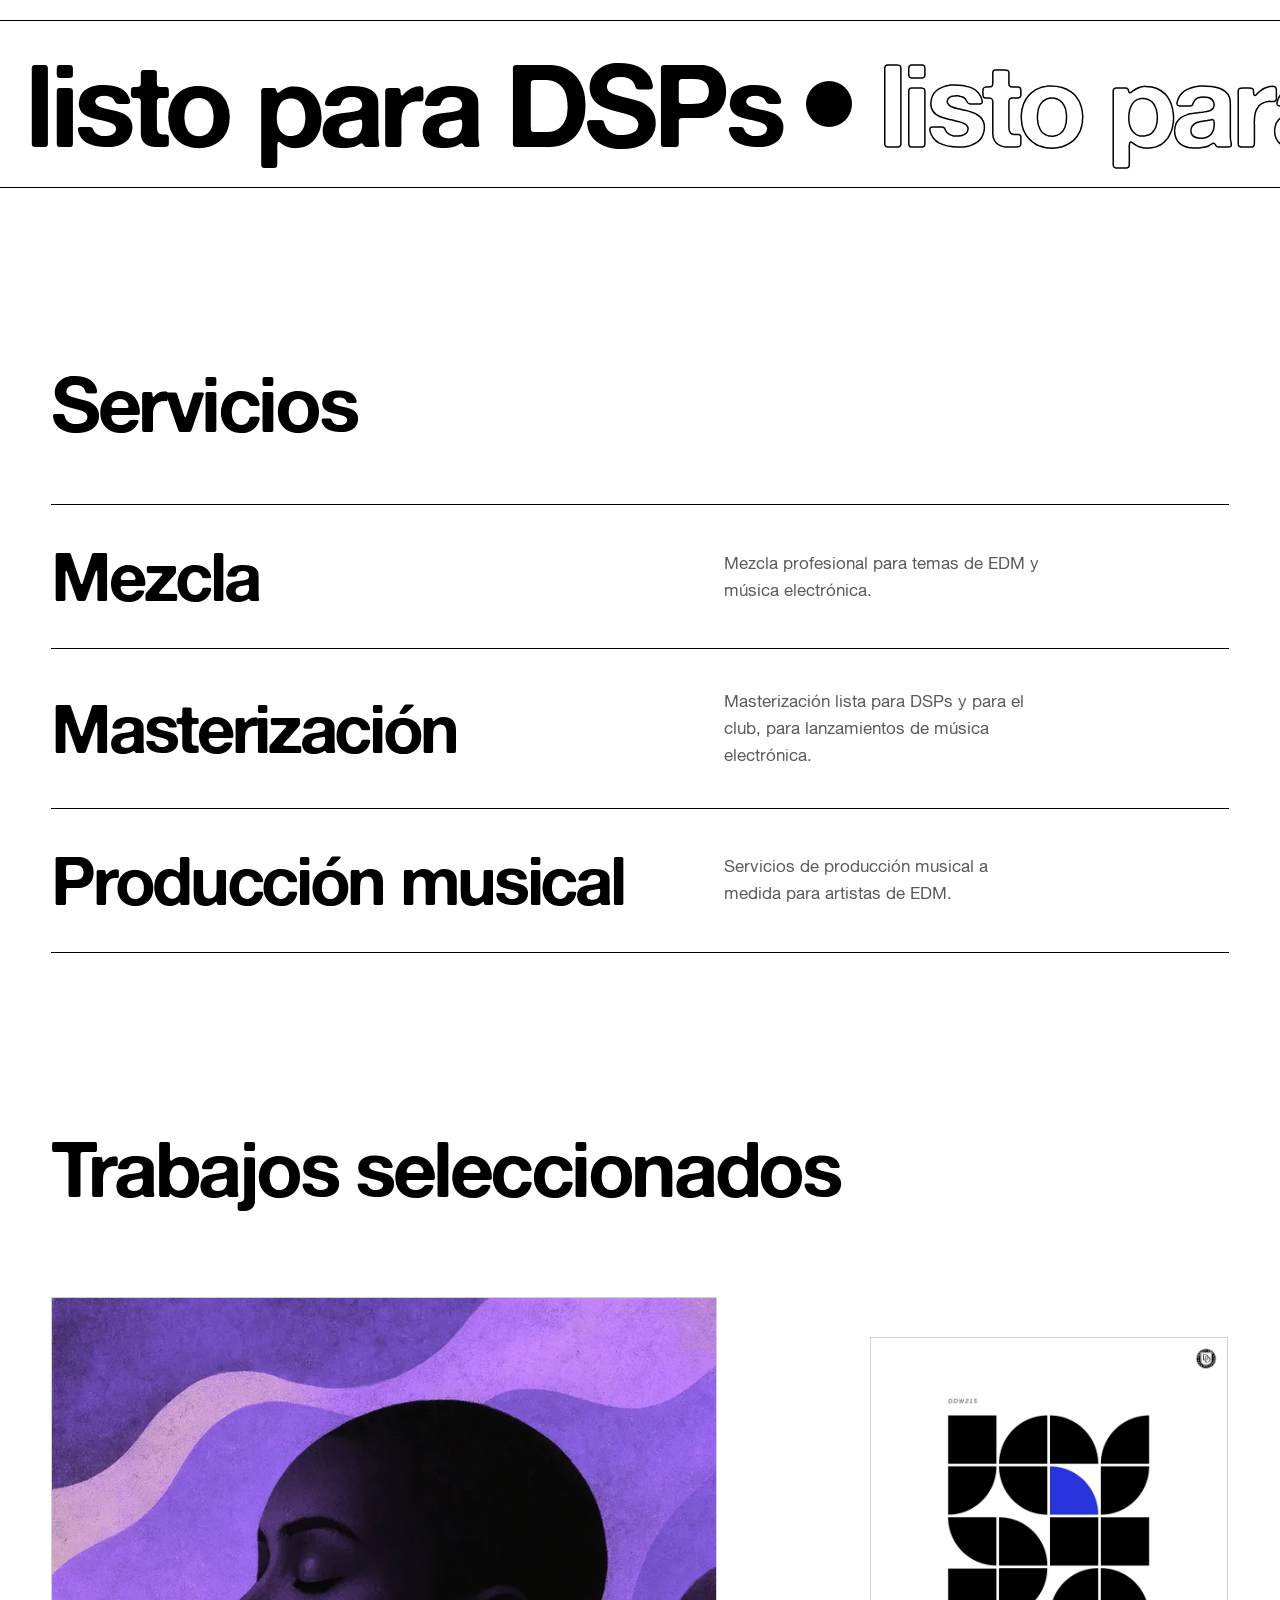
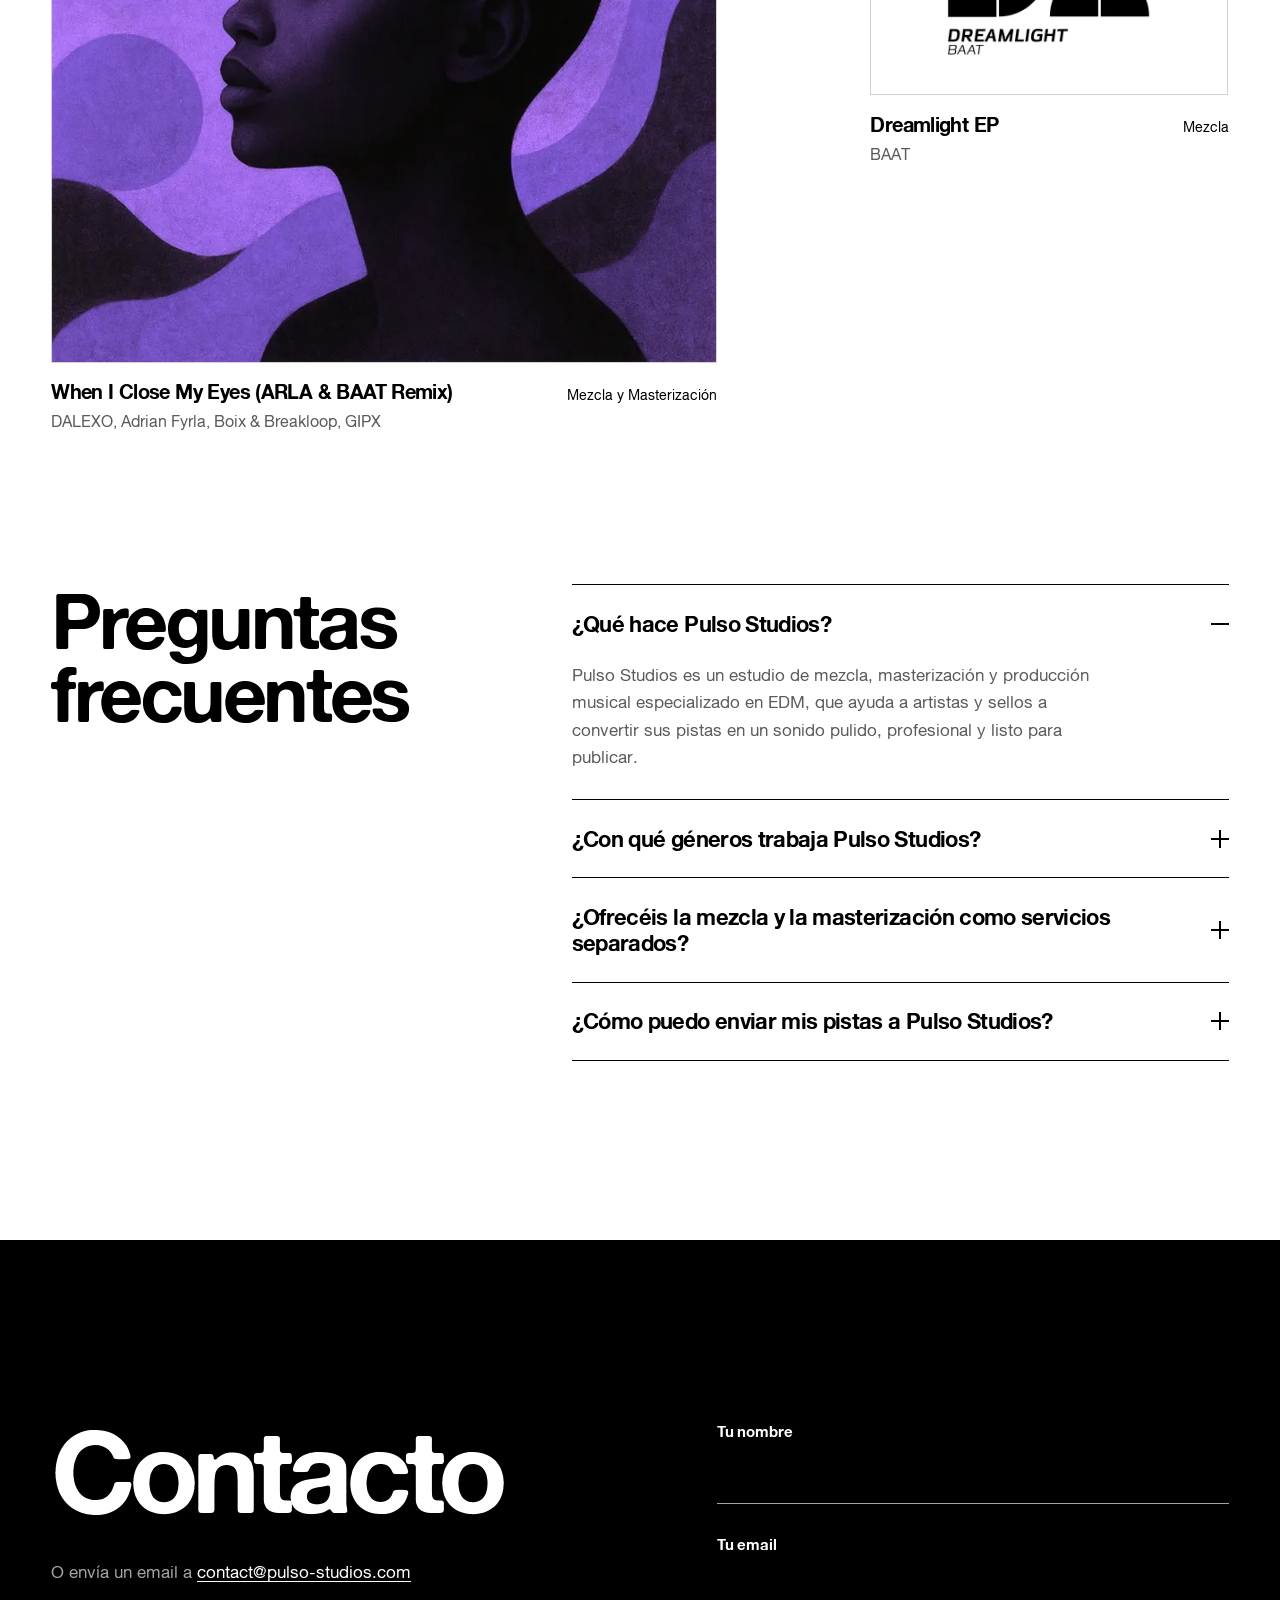
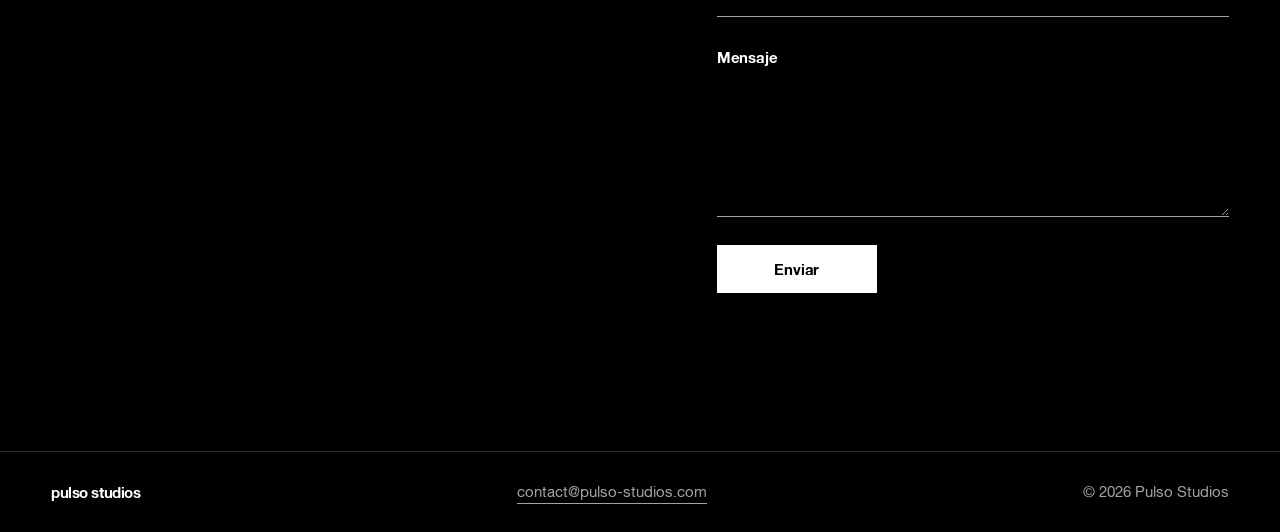
==== commit 339a050c: "update" ====
--- a/es/index.html
+++ b/es/index.html
@@ -3,7 +3,7 @@
 <head>
   <meta charset="UTF-8" />
   <meta name="viewport" content="width=device-width, initial-scale=1.0" />
-  <title>Pulso Studios | Estudio de mezcla, mastering y producción de EDM</title>
+  <title>Pulso Studios — Estudio de mezcla, mastering y producción de EDM</title>
   <meta name="description" content="Pulso Studios es un estudio profesional de mezcla, masterización y producción musical para artistas y sellos de EDM. Sonido listo para DSPs y para el club." />
   <meta name="author" content="Pulso Studios" />
   <meta name="robots" content="index, follow, max-image-preview:large, max-snippet:-1, max-video-preview:-1" />
@@ -20,7 +20,7 @@
 
   <!-- Open Graph -->
   <meta property="og:site_name" content="Pulso Studios" />
-  <meta property="og:title" content="Pulso Studios | Mezcla, mastering y producción de EDM" />
+  <meta property="og:title" content="Pulso Studios — Mezcla, mastering y producción de EDM" />
   <meta property="og:description" content="Mezcla, masterización y producción profesional para artistas y sellos de EDM. Ingeniería de sonido precisa para música electrónica." />
   <meta property="og:type" content="website" />
   <meta property="og:url" content="https://pulso-studios.com/es/" />
@@ -33,7 +33,7 @@
 
   <!-- Twitter Card -->
   <meta name="twitter:card" content="summary_large_image" />
-  <meta name="twitter:title" content="Pulso Studios | Mezcla, mastering y producción de EDM" />
+  <meta name="twitter:title" content="Pulso Studios — Mezcla, mastering y producción de EDM" />
   <meta name="twitter:description" content="Mezcla, masterización y producción profesional para artistas y sellos de EDM. Ingeniería de sonido precisa para música electrónica." />
   <meta name="twitter:image" content="https://pulso-studios.com/og-image.jpg" />
 
@@ -137,7 +137,7 @@
       "@type": "WebPage",
       "@id": "https://pulso-studios.com/es/#webpage",
       "url": "https://pulso-studios.com/es/",
-      "name": "Pulso Studios | Estudio de mezcla, mastering y producción de EDM",
+      "name": "Pulso Studios — Estudio de mezcla, mastering y producción de EDM",
       "description": "Pulso Studios es un estudio profesional de mezcla, masterización y producción musical para artistas y sellos de EDM. Sonido listo para DSPs y para el club.",
       "isPartOf": {
         "@id": "https://pulso-studios.com/#website"
@@ -223,10 +223,6 @@
       </div>
       <div class="hero-row">
         <h1 class="hero-sub">Mezcla, mastering y producción musical de EDM para artistas y sellos.</h1>
-        <div class="hero-cta">
-          <a class="btn btn--solid" href="#contact">Contacto</a>
-          <a class="btn" href="#work">Trabajos</a>
-        </div>
       </div>
     </section>
 
--- a/assets/css/site.css
+++ b/assets/css/site.css
@@ -80,6 +80,8 @@
 }
 .skip-link:focus { top: 0.75rem; }
 
+.visually-hidden { position: absolute; width: 1px; height: 1px; overflow: hidden; clip-path: inset(50%); white-space: nowrap; }
+
 .wrap { width: 100%; max-width: 1600px; margin-inline: auto; padding-inline: var(--gutter); }
 
 .h2 {
@@ -182,9 +184,9 @@
 .hero-sub {
   display: block;
   font-weight: 400;
-  font-size: clamp(1.0625rem, 1.6vw, 1.5rem);
-  letter-spacing: -0.02em; line-height: 1.25;
-  max-width: 34ch;
+  font-size: clamp(1.1875rem, 2.2vw, 2.125rem);
+  letter-spacing: -0.03em; line-height: 1.15;
+  max-width: 30ch;
 }
 .hero-cta { display: flex; gap: 0.75rem; flex-wrap: wrap; }
 
@@ -229,7 +231,7 @@
 .marquee-group i { display: block; width: clamp(1.25rem, 3.6vw, 3.4rem); aspect-ratio: 1; border-radius: 50%; background: var(--fg); flex-shrink: 0; }
 
 /* ── SERVICES ── */
-#services { padding-block: var(--section-y); }
+#services { padding-block: var(--section-y); scroll-margin-top: calc(1.5rem - var(--section-y)); }
 #services .h2 { margin-bottom: clamp(2.5rem, 5vw, 4.5rem); }
 .services-list { list-style: none; border-bottom: 1px solid var(--fg); }
 .service {
@@ -267,7 +269,7 @@
 }
 
 /* ── WORK ── */
-#work { padding-bottom: var(--section-y); }
+#work { padding-bottom: var(--section-y); scroll-margin-top: 1.5rem; }
 #work .h2 { margin-bottom: clamp(2.5rem, 5vw, 4.5rem); }
 .projects { display: grid; grid-template-columns: repeat(12, minmax(0, 1fr)); column-gap: var(--gutter); row-gap: 4rem; align-items: start; }
 .project:nth-child(1) { grid-column: 1 / span 7; }
@@ -276,7 +278,8 @@
 .project-media::after { content: ""; position: absolute; inset: 0; border: 1px solid var(--line); pointer-events: none; }
 .project-media-inner { width: 100%; height: 100%; transition: transform 1.1s var(--ease); }
 .project-img { width: 100%; height: 100%; object-fit: cover; }
-@media (hover: hover) { .project:hover .project-media-inner { transform: scale(1.04); } }
+.project { perspective: 1100px; }
+.project-media { transform: rotateX(var(--rx, 0deg)) rotateY(var(--ry, 0deg)); will-change: transform; }
 .project-info { display: grid; grid-template-columns: 1fr auto; gap: 0.25rem 1.5rem; margin-top: 1.1rem; }
 .project-title { font-weight: 700; font-size: clamp(1.125rem, 1.6vw, 1.5rem); letter-spacing: -0.03em; line-height: 1.15; }
 .project-artist { color: var(--muted); grid-column: 1; line-height: 1.4; }
@@ -287,7 +290,7 @@
 }
 
 /* ── FAQ ── */
-#faq { padding-bottom: var(--section-y); }
+#faq { padding-bottom: var(--section-y); scroll-margin-top: 1.5rem; }
 .faq-grid { display: grid; grid-template-columns: minmax(0, 5fr) minmax(0, 7fr); gap: 3rem var(--gutter); align-items: start; }
 .faq-grid .h2 { position: sticky; top: calc(var(--nav-h) + 1.5rem); }
 .faq-list { border-bottom: 1px solid var(--fg); }
@@ -319,7 +322,7 @@
 }
 
 /* ── CONTACT (single deliberate theme flip: closing block) ── */
-#contact { background: var(--bg); color: var(--fg); padding-block: var(--section-y) calc(var(--section-y) * 0.6); }
+#contact { scroll-margin-top: calc(1.5rem - var(--section-y)); background: var(--bg); color: var(--fg); padding-block: var(--section-y) calc(var(--section-y) * 0.6); }
 .contact-grid { display: grid; grid-template-columns: minmax(0, 6fr) minmax(0, 5fr); gap: 4rem var(--gutter); align-items: start; }
 .contact-heading { font-size: clamp(3rem, 9vw, 9rem); letter-spacing: -0.06em; line-height: 0.88; }
 .contact-alt { margin-top: clamp(1.5rem, 3vw, 2.5rem); color: var(--muted); font-size: 1.0625rem; }
@@ -396,7 +399,8 @@
   }
   .js [data-reveal].is-in { opacity: 1; transform: none; }
 
-  .js [data-wipe] .project-media { clip-path: inset(100% 0 0 0); transition: clip-path 1.3s var(--ease); }
+  .project-media { transition: transform 0.9s var(--ease); }
+  .js [data-wipe] .project-media { clip-path: inset(100% 0 0 0); transition: clip-path 1.3s var(--ease), transform 0.9s var(--ease); }
   .js [data-wipe] .project-media-inner { transform: scale(1.18); }
   .js [data-wipe].is-in .project-media { clip-path: inset(0 0 0 0); }
   .js [data-wipe].is-in .project-media-inner { transform: scale(1); }
@@ -414,6 +418,13 @@
       animation-range: entry 35% entry 110%;
     }
     @keyframes word-on { to { opacity: 1; } }
+
+    @media (min-width: 768px) {
+      .project:nth-child(1) { animation: drift-a linear both; animation-timeline: view(); animation-range: entry 0% exit 100%; }
+      .project:nth-child(2) { animation: drift-b linear both; animation-timeline: view(); animation-range: entry 0% exit 100%; }
+    }
+    @keyframes drift-a { from { transform: translateY(1.75rem); } to { transform: translateY(-1.75rem); } }
+    @keyframes drift-b { from { transform: translateY(-2.5rem); } to { transform: translateY(2.5rem); } }
 
     .wordmark {
       animation: wordmark-out linear both;
